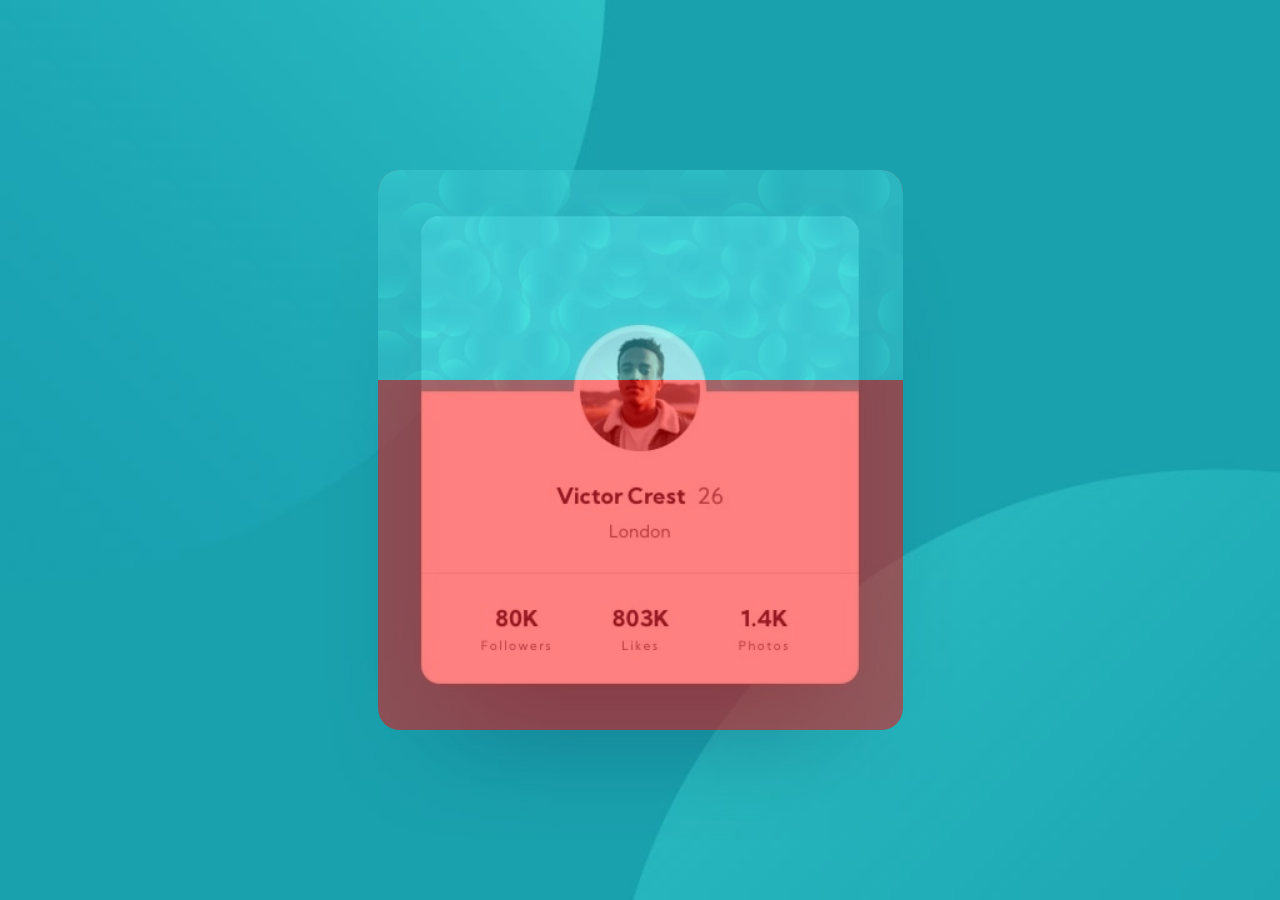
==== index.html @ 19f601dd "svg" ====
<!DOCTYPE html>
<html lang="en">
<head>
  <meta charset="UTF-8">
  <meta name="viewport" content="width=device-width, initial-scale=1.0"> <!-- displays site properly based on user's device -->

  <link rel="icon" type="image/png" sizes="32x32" href="./images/favicon-32x32.png">
  
  <title>Frontend Mentor | Profile card component</title>


  <link rel="stylesheet" href="css/style.css">
  
  <style>
    .attribution { font-size: 11px; text-align: center; }
    .attribution a { color: hsl(228, 45%, 44%); }
  </style>
</head>
<body>

  <div class="container">
    <div class="card">

      <!-- ViewBox: https://youtu.be/ciMsVVyv3Og -->
      <svg 
        xmlns="http://www.w3.org/2000/svg" xmlns:xlink="http://www.w3.org/1999/xlink" 
        viewbox="0 0 300 120"
      >
        <defs><linearGradient x1="50%" y1=".779%" x2="50%" y2="100%" id="c"><stop stop-color="#0989B4" stop-opacity="0" offset="0%"/><stop stop-color="#53FFEE" offset="99.94%"/></linearGradient><linearGradient x1="50%" y1=".779%" x2="50%" y2="100%" id="d"><stop stop-color="#0989B4" stop-opacity="0" offset="0%"/><stop stop-color="#53FFEE" offset="99.94%"/></linearGradient><path id="a" d="M0 0h350v140H0z"/></defs><g fill="none" fill-rule="evenodd"><mask id="b" fill="#fff"><use xlink:href="#a"/></mask><use fill="#41CBD3" xlink:href="#a"/><g mask="url(#b)" opacity=".5"><g transform="translate(-11 -4)"><ellipse fill="url(#c)" transform="rotate(90 60.479 14.8)" cx="60.479" cy="14.8" rx="14.8" ry="14.834"/><ellipse fill="url(#d)" transform="rotate(180 14.834 14.8)" cx="14.834" cy="14.8" rx="14.834" ry="14.8"/><ellipse fill="url(#d)" cx="151.767" cy="14.8" rx="14.834" ry="14.8"/><ellipse fill="url(#c)" transform="rotate(-90 106.123 14.8)" cx="106.123" cy="14.8" rx="14.8" ry="14.834"/><ellipse fill="url(#c)" transform="rotate(90 243.055 14.8)" cx="243.055" cy="14.8" rx="14.8" ry="14.834"/><ellipse fill="url(#d)" transform="rotate(180 197.411 14.8)" cx="197.411" cy="14.8" rx="14.834" ry="14.8"/><ellipse fill="url(#d)" cx="334.344" cy="14.8" rx="14.834" ry="14.8"/><ellipse fill="url(#c)" transform="rotate(-90 288.7 14.8)" cx="288.699" cy="14.8" rx="14.8" ry="14.834"/></g><g transform="translate(-11 91.63)"><ellipse fill="url(#c)" transform="rotate(90 60.479 14.8)" cx="60.479" cy="14.8" rx="14.8" ry="14.834"/><ellipse fill="url(#d)" transform="rotate(180 14.834 14.8)" cx="14.834" cy="14.8" rx="14.834" ry="14.8"/><ellipse fill="url(#d)" cx="151.767" cy="14.8" rx="14.834" ry="14.8"/><ellipse fill="url(#c)" transform="rotate(-90 106.123 14.8)" cx="106.123" cy="14.8" rx="14.8" ry="14.834"/><ellipse fill="url(#c)" transform="rotate(90 243.055 14.8)" cx="243.055" cy="14.8" rx="14.8" ry="14.834"/><ellipse fill="url(#d)" transform="rotate(180 197.411 14.8)" cx="197.411" cy="14.8" rx="14.834" ry="14.8"/><ellipse fill="url(#d)" cx="334.344" cy="14.8" rx="14.834" ry="14.8"/><ellipse fill="url(#c)" transform="rotate(-90 288.7 14.8)" cx="288.699" cy="14.8" rx="14.8" ry="14.834"/></g><g transform="translate(-11 43.815)"><ellipse fill="url(#c)" transform="rotate(-90 60.479 14.8)" cx="60.479" cy="14.8" rx="14.8" ry="14.834"/><ellipse fill="url(#d)" cx="14.834" cy="14.8" rx="14.834" ry="14.8"/><ellipse fill="url(#d)" cx="151.767" cy="14.8" rx="14.834" ry="14.8"/><ellipse fill="url(#c)" transform="rotate(90 106.123 14.8)" cx="106.123" cy="14.8" rx="14.8" ry="14.834"/><ellipse fill="url(#c)" transform="rotate(-90 243.055 14.8)" cx="243.055" cy="14.8" rx="14.8" ry="14.834"/><ellipse fill="url(#d)" cx="197.411" cy="14.8" rx="14.834" ry="14.8"/><ellipse fill="url(#d)" cx="334.344" cy="14.8" rx="14.834" ry="14.8"/><ellipse fill="url(#c)" transform="rotate(90 288.7 14.8)" cx="288.699" cy="14.8" rx="14.8" ry="14.834"/></g><g transform="translate(11.822 18.77)"><ellipse fill="url(#c)" transform="rotate(90 60.479 14.8)" cx="60.479" cy="14.8" rx="14.8" ry="14.834"/><ellipse fill="url(#d)" transform="rotate(180 14.834 14.8)" cx="14.834" cy="14.8" rx="14.834" ry="14.8"/><ellipse fill="url(#d)" cx="151.767" cy="14.8" rx="14.834" ry="14.8"/><ellipse fill="url(#c)" transform="rotate(-90 106.123 14.8)" cx="106.123" cy="14.8" rx="14.8" ry="14.834"/><ellipse fill="url(#c)" transform="rotate(90 243.055 14.8)" cx="243.055" cy="14.8" rx="14.8" ry="14.834"/><ellipse fill="url(#d)" transform="rotate(180 197.411 14.8)" cx="197.411" cy="14.8" rx="14.834" ry="14.8"/><ellipse fill="url(#d)" cx="334.344" cy="14.8" rx="14.834" ry="14.8"/><ellipse fill="url(#c)" transform="rotate(-90 288.7 14.8)" cx="288.699" cy="14.8" rx="14.8" ry="14.834"/></g><g transform="translate(11.822 114.4)"><ellipse fill="url(#c)" transform="rotate(90 60.479 14.8)" cx="60.479" cy="14.8" rx="14.8" ry="14.834"/><ellipse fill="url(#d)" transform="rotate(180 14.834 14.8)" cx="14.834" cy="14.8" rx="14.834" ry="14.8"/><ellipse fill="url(#d)" cx="151.767" cy="14.8" rx="14.834" ry="14.8"/><ellipse fill="url(#c)" transform="rotate(-90 106.123 14.8)" cx="106.123" cy="14.8" rx="14.8" ry="14.834"/><ellipse fill="url(#c)" transform="rotate(90 243.055 14.8)" cx="243.055" cy="14.8" rx="14.8" ry="14.834"/><ellipse fill="url(#d)" transform="rotate(180 197.411 14.8)" cx="197.411" cy="14.8" rx="14.834" ry="14.8"/><ellipse fill="url(#d)" cx="334.344" cy="14.8" rx="14.834" ry="14.8"/><ellipse fill="url(#c)" transform="rotate(-90 288.7 14.8)" cx="288.699" cy="14.8" rx="14.8" ry="14.834"/></g><g transform="translate(11.822 66.585)"><ellipse fill="url(#c)" transform="rotate(-90 60.479 14.8)" cx="60.479" cy="14.8" rx="14.8" ry="14.834"/><ellipse fill="url(#d)" cx="14.834" cy="14.8" rx="14.834" ry="14.8"/><ellipse fill="url(#d)" cx="151.767" cy="14.8" rx="14.834" ry="14.8"/><ellipse fill="url(#c)" transform="rotate(90 106.123 14.8)" cx="106.123" cy="14.8" rx="14.8" ry="14.834"/><ellipse fill="url(#c)" transform="rotate(-90 243.055 14.8)" cx="243.055" cy="14.8" rx="14.8" ry="14.834"/><ellipse fill="url(#d)" cx="197.411" cy="14.8" rx="14.834" ry="14.8"/><ellipse fill="url(#d)" cx="334.344" cy="14.8" rx="14.834" ry="14.8"/><ellipse fill="url(#c)" transform="rotate(90 288.7 14.8)" cx="288.699" cy="14.8" rx="14.8" ry="14.834"/></g></g></g>
      </svg>

    </div>
  </div>

  <div class="design-background"></div>

  

</body>
</html>
---- css/style.css ----
* {
  box-sizing: border-box;
  margin: 0;
  padding: 0;
}

body {
  background-color: #f4f4f4;
  font-family: Arial, Helvetica, sans-serif;
  line-height: 1.6;
  height: 100vh;
  width: 100vw;
}

.card {
  height: 560px;
  width: 525px;
  background: red;
  border-radius: 4%;
  overflow: hidden;
}

.container {
  position: absolute;
  opacity: 0.5;
  height: 100%;
  width: 100%;
  display: grid;
  place-items: center;
}

.design-background {
  background-image: url("desktop-design.jpg");
  background-repeat: no-repeat;
  background-size: cover;
  background-position: center;
  height: 100%;
  width: 100%;
  position: absolute;
  z-index: -1;
}
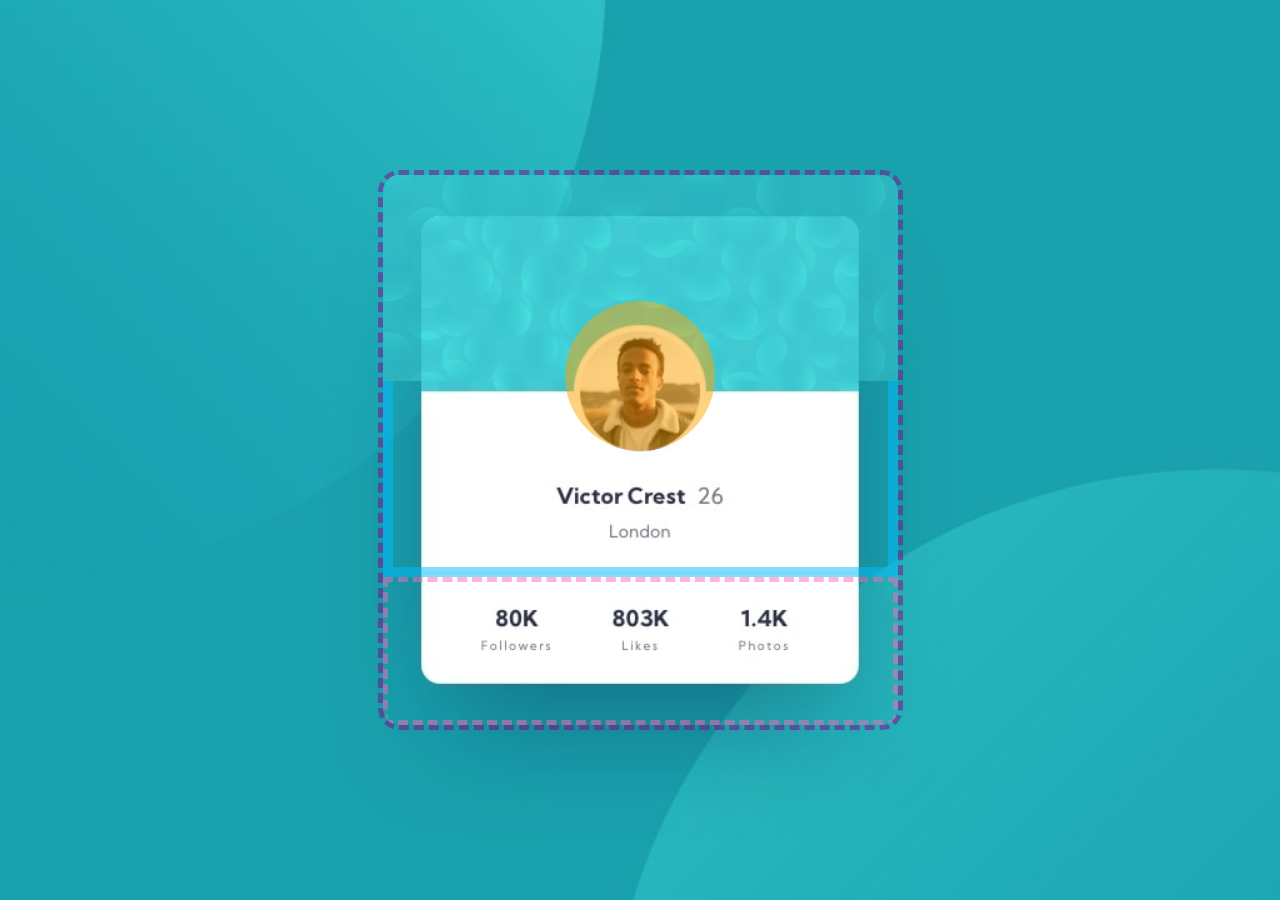
==== commit 3aa7695f: "basic layout" ====
--- a/index.html
+++ b/index.html
@@ -29,6 +29,12 @@
         <defs><linearGradient x1="50%" y1=".779%" x2="50%" y2="100%" id="c"><stop stop-color="#0989B4" stop-opacity="0" offset="0%"/><stop stop-color="#53FFEE" offset="99.94%"/></linearGradient><linearGradient x1="50%" y1=".779%" x2="50%" y2="100%" id="d"><stop stop-color="#0989B4" stop-opacity="0" offset="0%"/><stop stop-color="#53FFEE" offset="99.94%"/></linearGradient><path id="a" d="M0 0h350v140H0z"/></defs><g fill="none" fill-rule="evenodd"><mask id="b" fill="#fff"><use xlink:href="#a"/></mask><use fill="#41CBD3" xlink:href="#a"/><g mask="url(#b)" opacity=".5"><g transform="translate(-11 -4)"><ellipse fill="url(#c)" transform="rotate(90 60.479 14.8)" cx="60.479" cy="14.8" rx="14.8" ry="14.834"/><ellipse fill="url(#d)" transform="rotate(180 14.834 14.8)" cx="14.834" cy="14.8" rx="14.834" ry="14.8"/><ellipse fill="url(#d)" cx="151.767" cy="14.8" rx="14.834" ry="14.8"/><ellipse fill="url(#c)" transform="rotate(-90 106.123 14.8)" cx="106.123" cy="14.8" rx="14.8" ry="14.834"/><ellipse fill="url(#c)" transform="rotate(90 243.055 14.8)" cx="243.055" cy="14.8" rx="14.8" ry="14.834"/><ellipse fill="url(#d)" transform="rotate(180 197.411 14.8)" cx="197.411" cy="14.8" rx="14.834" ry="14.8"/><ellipse fill="url(#d)" cx="334.344" cy="14.8" rx="14.834" ry="14.8"/><ellipse fill="url(#c)" transform="rotate(-90 288.7 14.8)" cx="288.699" cy="14.8" rx="14.8" ry="14.834"/></g><g transform="translate(-11 91.63)"><ellipse fill="url(#c)" transform="rotate(90 60.479 14.8)" cx="60.479" cy="14.8" rx="14.8" ry="14.834"/><ellipse fill="url(#d)" transform="rotate(180 14.834 14.8)" cx="14.834" cy="14.8" rx="14.834" ry="14.8"/><ellipse fill="url(#d)" cx="151.767" cy="14.8" rx="14.834" ry="14.8"/><ellipse fill="url(#c)" transform="rotate(-90 106.123 14.8)" cx="106.123" cy="14.8" rx="14.8" ry="14.834"/><ellipse fill="url(#c)" transform="rotate(90 243.055 14.8)" cx="243.055" cy="14.8" rx="14.8" ry="14.834"/><ellipse fill="url(#d)" transform="rotate(180 197.411 14.8)" cx="197.411" cy="14.8" rx="14.834" ry="14.8"/><ellipse fill="url(#d)" cx="334.344" cy="14.8" rx="14.834" ry="14.8"/><ellipse fill="url(#c)" transform="rotate(-90 288.7 14.8)" cx="288.699" cy="14.8" rx="14.8" ry="14.834"/></g><g transform="translate(-11 43.815)"><ellipse fill="url(#c)" transform="rotate(-90 60.479 14.8)" cx="60.479" cy="14.8" rx="14.8" ry="14.834"/><ellipse fill="url(#d)" cx="14.834" cy="14.8" rx="14.834" ry="14.8"/><ellipse fill="url(#d)" cx="151.767" cy="14.8" rx="14.834" ry="14.8"/><ellipse fill="url(#c)" transform="rotate(90 106.123 14.8)" cx="106.123" cy="14.8" rx="14.8" ry="14.834"/><ellipse fill="url(#c)" transform="rotate(-90 243.055 14.8)" cx="243.055" cy="14.8" rx="14.8" ry="14.834"/><ellipse fill="url(#d)" cx="197.411" cy="14.8" rx="14.834" ry="14.8"/><ellipse fill="url(#d)" cx="334.344" cy="14.8" rx="14.834" ry="14.8"/><ellipse fill="url(#c)" transform="rotate(90 288.7 14.8)" cx="288.699" cy="14.8" rx="14.8" ry="14.834"/></g><g transform="translate(11.822 18.77)"><ellipse fill="url(#c)" transform="rotate(90 60.479 14.8)" cx="60.479" cy="14.8" rx="14.8" ry="14.834"/><ellipse fill="url(#d)" transform="rotate(180 14.834 14.8)" cx="14.834" cy="14.8" rx="14.834" ry="14.8"/><ellipse fill="url(#d)" cx="151.767" cy="14.8" rx="14.834" ry="14.8"/><ellipse fill="url(#c)" transform="rotate(-90 106.123 14.8)" cx="106.123" cy="14.8" rx="14.8" ry="14.834"/><ellipse fill="url(#c)" transform="rotate(90 243.055 14.8)" cx="243.055" cy="14.8" rx="14.8" ry="14.834"/><ellipse fill="url(#d)" transform="rotate(180 197.411 14.8)" cx="197.411" cy="14.8" rx="14.834" ry="14.8"/><ellipse fill="url(#d)" cx="334.344" cy="14.8" rx="14.834" ry="14.8"/><ellipse fill="url(#c)" transform="rotate(-90 288.7 14.8)" cx="288.699" cy="14.8" rx="14.8" ry="14.834"/></g><g transform="translate(11.822 114.4)"><ellipse fill="url(#c)" transform="rotate(90 60.479 14.8)" cx="60.479" cy="14.8" rx="14.8" ry="14.834"/><ellipse fill="url(#d)" transform="rotate(180 14.834 14.8)" cx="14.834" cy="14.8" rx="14.834" ry="14.8"/><ellipse fill="url(#d)" cx="151.767" cy="14.8" rx="14.834" ry="14.8"/><ellipse fill="url(#c)" transform="rotate(-90 106.123 14.8)" cx="106.123" cy="14.8" rx="14.8" ry="14.834"/><ellipse fill="url(#c)" transform="rotate(90 243.055 14.8)" cx="243.055" cy="14.8" rx="14.8" ry="14.834"/><ellipse fill="url(#d)" transform="rotate(180 197.411 14.8)" cx="197.411" cy="14.8" rx="14.834" ry="14.8"/><ellipse fill="url(#d)" cx="334.344" cy="14.8" rx="14.834" ry="14.8"/><ellipse fill="url(#c)" transform="rotate(-90 288.7 14.8)" cx="288.699" cy="14.8" rx="14.8" ry="14.834"/></g><g transform="translate(11.822 66.585)"><ellipse fill="url(#c)" transform="rotate(-90 60.479 14.8)" cx="60.479" cy="14.8" rx="14.8" ry="14.834"/><ellipse fill="url(#d)" cx="14.834" cy="14.8" rx="14.834" ry="14.8"/><ellipse fill="url(#d)" cx="151.767" cy="14.8" rx="14.834" ry="14.8"/><ellipse fill="url(#c)" transform="rotate(90 106.123 14.8)" cx="106.123" cy="14.8" rx="14.8" ry="14.834"/><ellipse fill="url(#c)" transform="rotate(-90 243.055 14.8)" cx="243.055" cy="14.8" rx="14.8" ry="14.834"/><ellipse fill="url(#d)" cx="197.411" cy="14.8" rx="14.834" ry="14.8"/><ellipse fill="url(#d)" cx="334.344" cy="14.8" rx="14.834" ry="14.8"/><ellipse fill="url(#c)" transform="rotate(90 288.7 14.8)" cx="288.699" cy="14.8" rx="14.8" ry="14.834"/></g></g></g>
       </svg>
 
+      <div class="img-container">
+        <div class="img"></div>
+      </div>
+      <div class="lower"></div> 
+
+      
     </div>
   </div>
 
--- a/css/style.css
+++ b/css/style.css
@@ -15,9 +15,39 @@
 .card {
   height: 560px;
   width: 525px;
-  background: red;
+  border: darkmagenta dashed 5px;
   border-radius: 4%;
   overflow: hidden;
+  position: relative;
+  display: grid;
+  grid-template-columns: 1fr;
+  grid-template-rows: 73% 1fr;
+}
+
+.card > svg {
+  position: absolute;
+}
+
+.img-container {
+  height: 100%;
+  width: 100%;
+  display: grid;
+  place-items: center;
+  border: solid deepskyblue 10px;
+}
+
+.img-container > .img {
+  border-radius: 50%;
+  height: 150px;
+  width: 150px;
+  background: orange;
+  z-index: 1;
+}
+
+.lower {
+  border: dashed hotpink 5px;
+  height: 100%;
+  width: 100%;
 }
 
 .container {
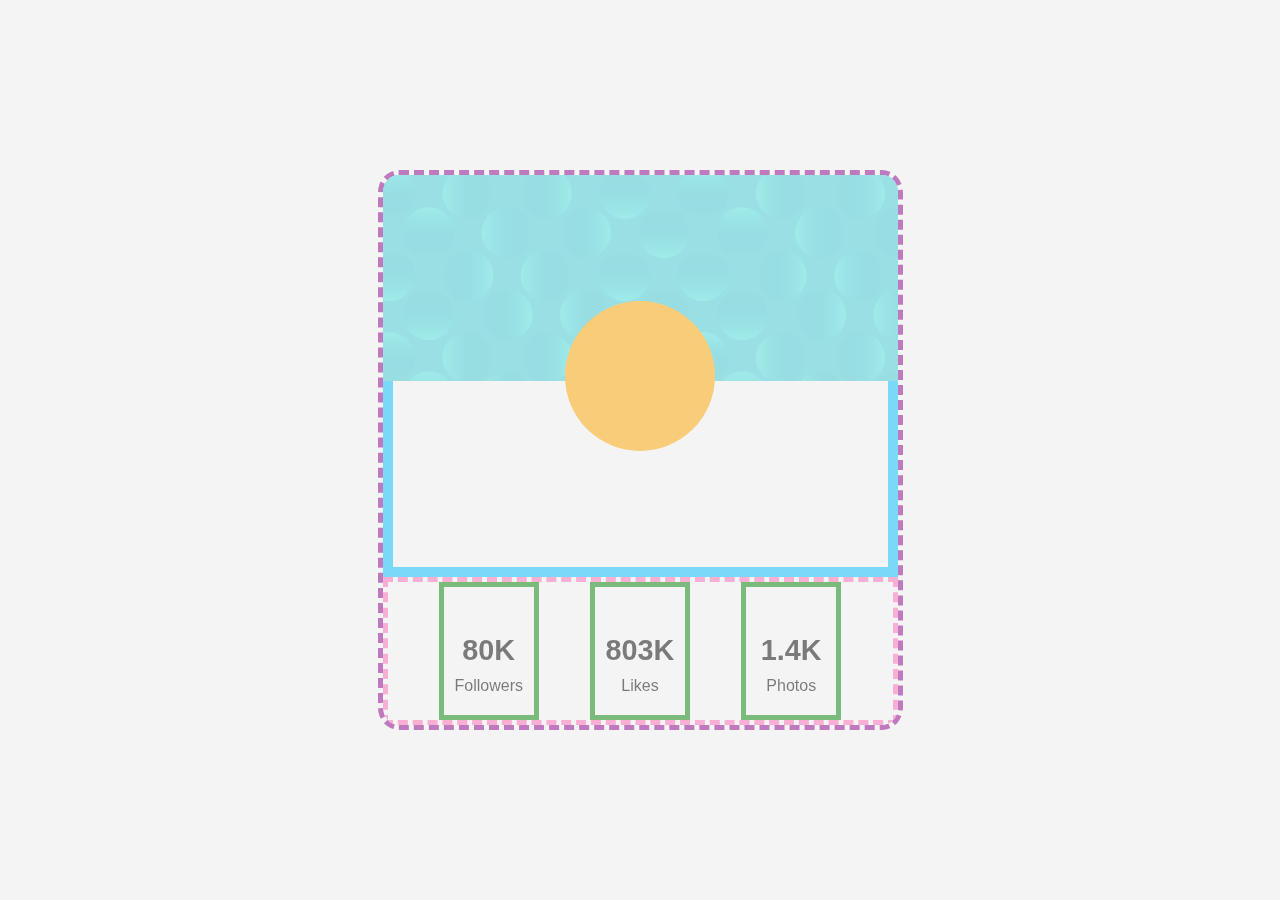
==== commit e94c3ae6: "text in the bottom part" ====
--- a/index.html
+++ b/index.html
@@ -32,7 +32,24 @@
       <div class="img-container">
         <div class="img"></div>
       </div>
-      <div class="lower"></div> 
+      <div class="lower">
+
+        <div class="text-container">
+          <h5>80K</h5>
+          <p>Followers</p>
+        </div>
+
+        <div class="text-container">
+          <h5>803K</h5>
+          <p>Likes</p>
+        </div>
+
+        <div class="text-container">
+          <h5>1.4K</h5>
+          <p>Photos</p>
+        </div>
+
+      </div> 
 
       
     </div>
--- a/css/style.css
+++ b/css/style.css
@@ -1,3 +1,13 @@
+.design-background {
+  background-repeat: no-repeat;
+  background-size: cover;
+  background-position: center;
+  height: 100%;
+  width: 100%;
+  position: absolute;
+  z-index: -1;
+}
+
 * {
   box-sizing: border-box;
   margin: 0;
@@ -10,6 +20,15 @@
   line-height: 1.6;
   height: 100vh;
   width: 100vw;
+}
+
+.container {
+  position: absolute;
+  opacity: 0.5;
+  height: 100%;
+  width: 100%;
+  display: grid;
+  place-items: center;
 }
 
 .card {
@@ -48,24 +67,19 @@
   border: dashed hotpink 5px;
   height: 100%;
   width: 100%;
+  display: flex;
+  justify-content: space-evenly;
 }
 
-.container {
-  position: absolute;
-  opacity: 0.5;
-  height: 100%;
-  width: 100%;
-  display: grid;
-  place-items: center;
+.text-container {
+  width: 100px;
+  border: solid green 5px;
+  padding-top: 8%;
+  display: flex;
+  flex-direction: column;
+  align-items: center;
 }
 
-.design-background {
-  background-image: url("desktop-design.jpg");
-  background-repeat: no-repeat;
-  background-size: cover;
-  background-position: center;
-  height: 100%;
-  width: 100%;
-  position: absolute;
-  z-index: -1;
+.text-container > h5 {
+  font-size: 1.8rem;
 }
